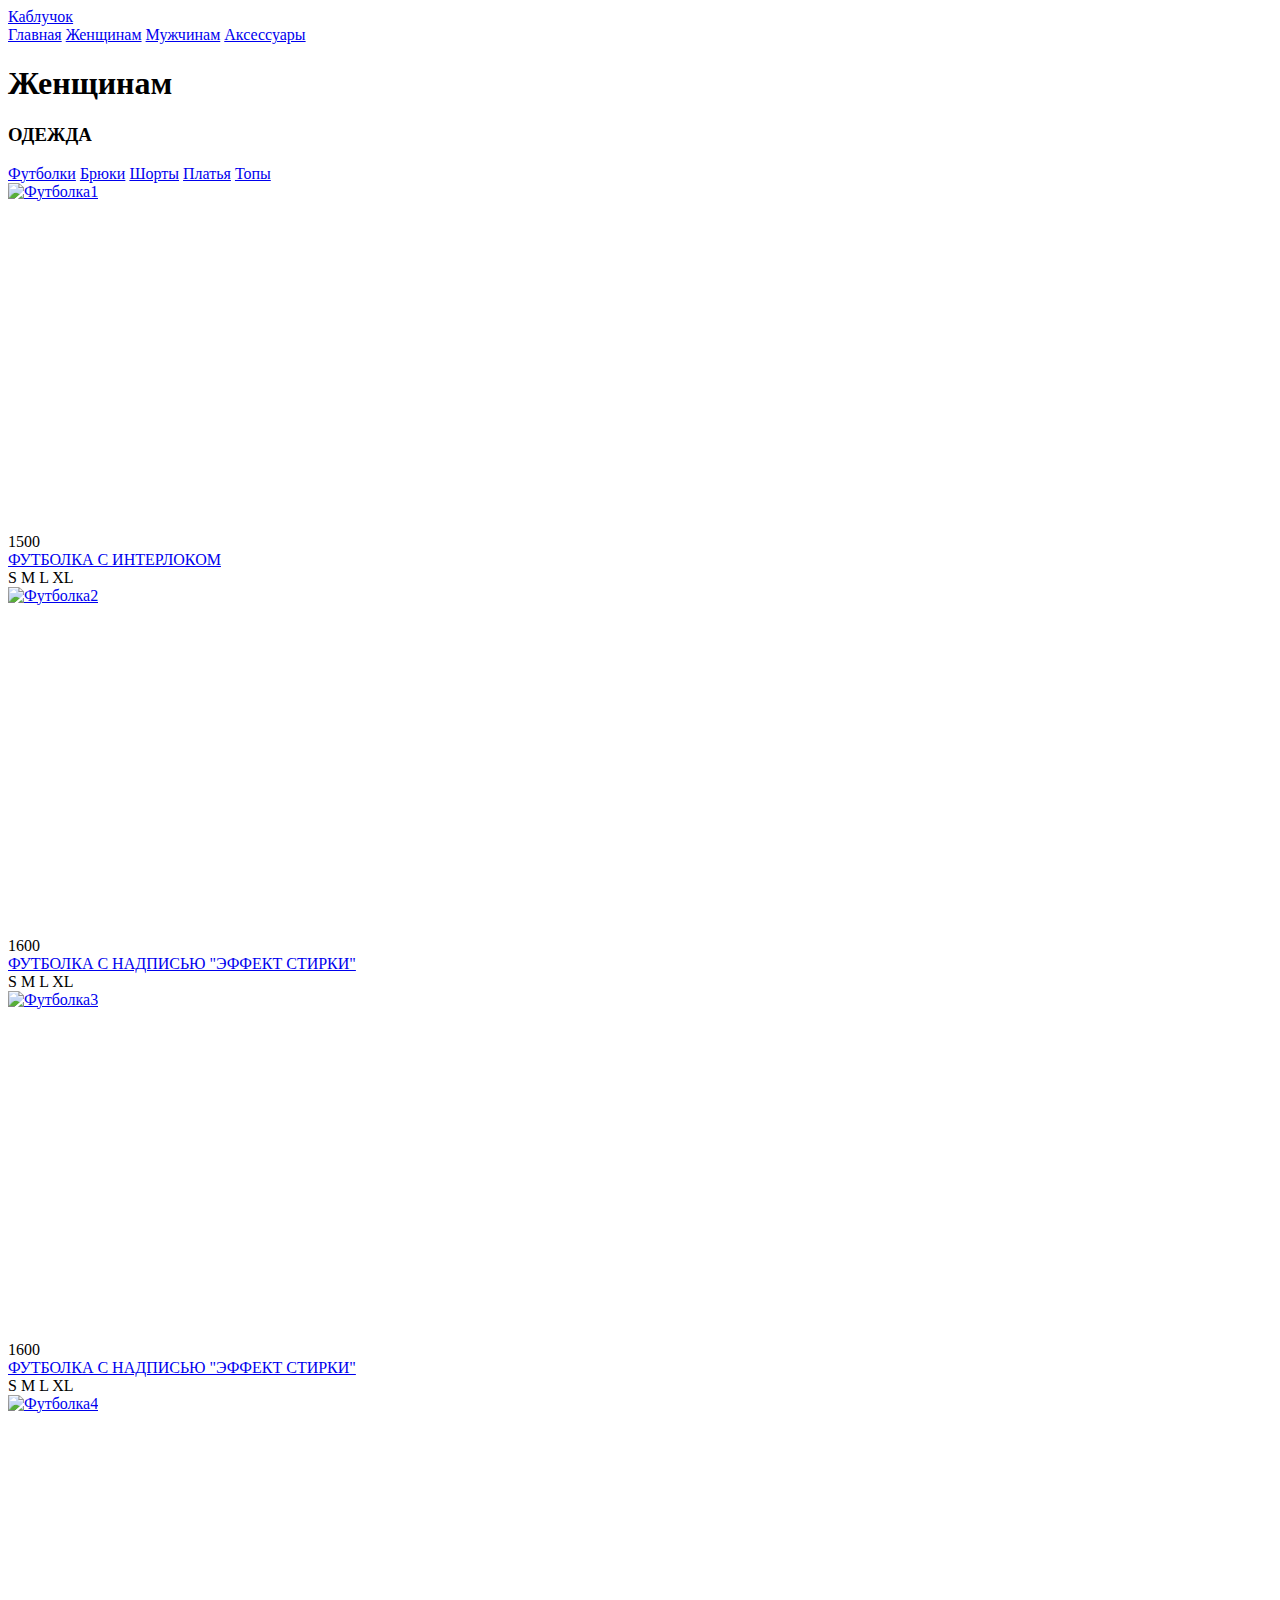
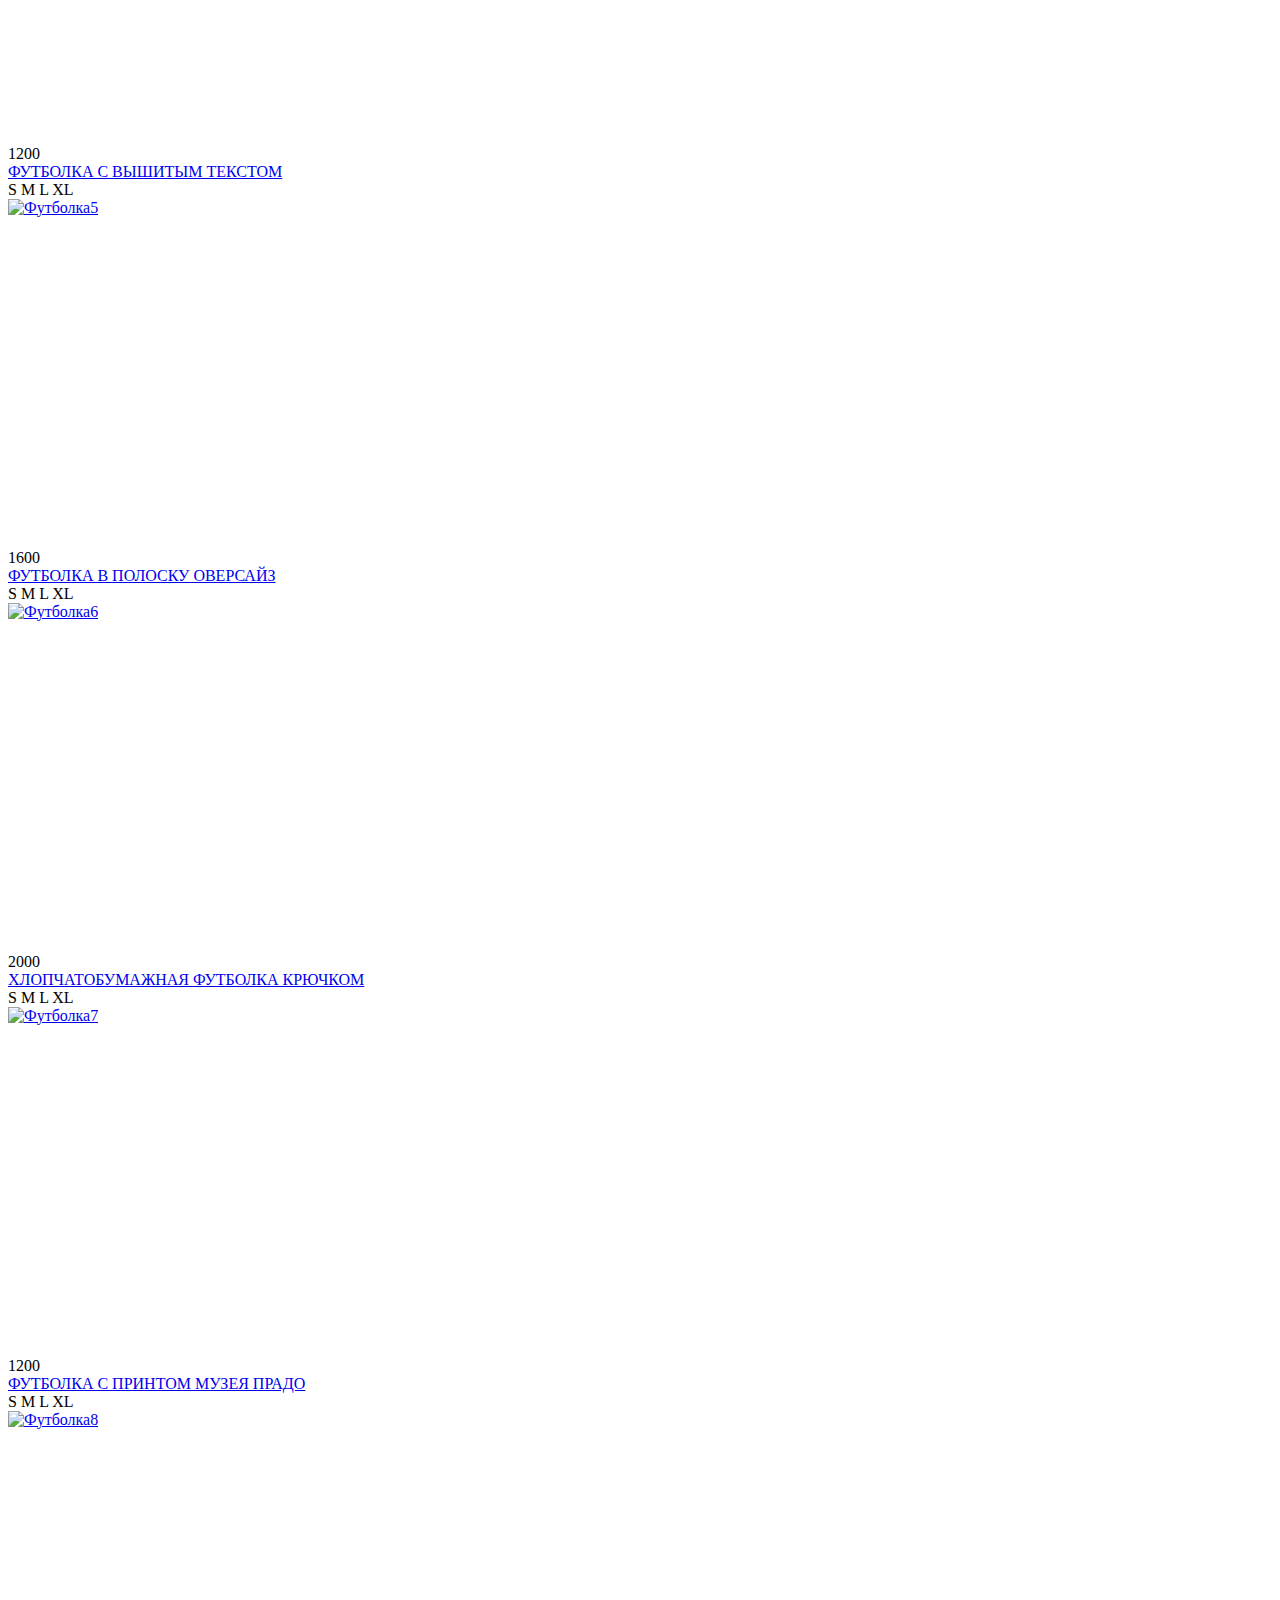
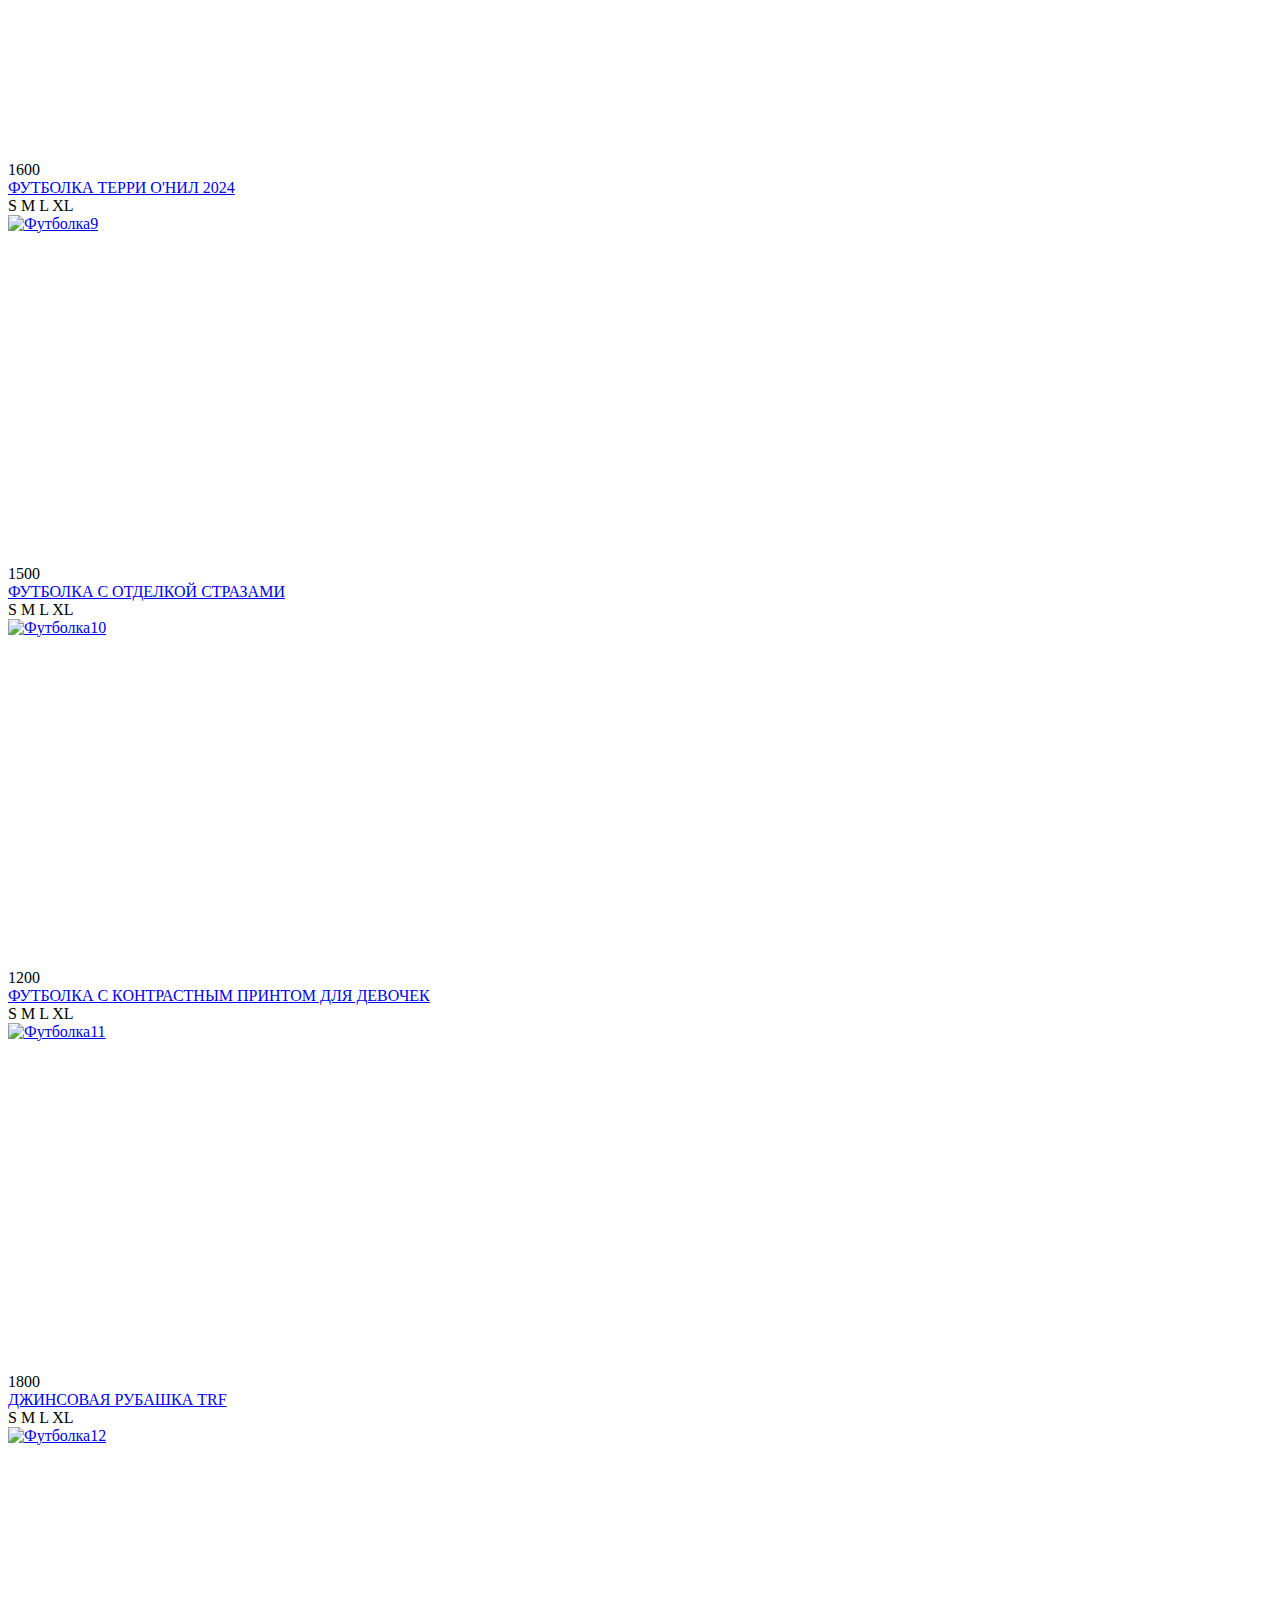
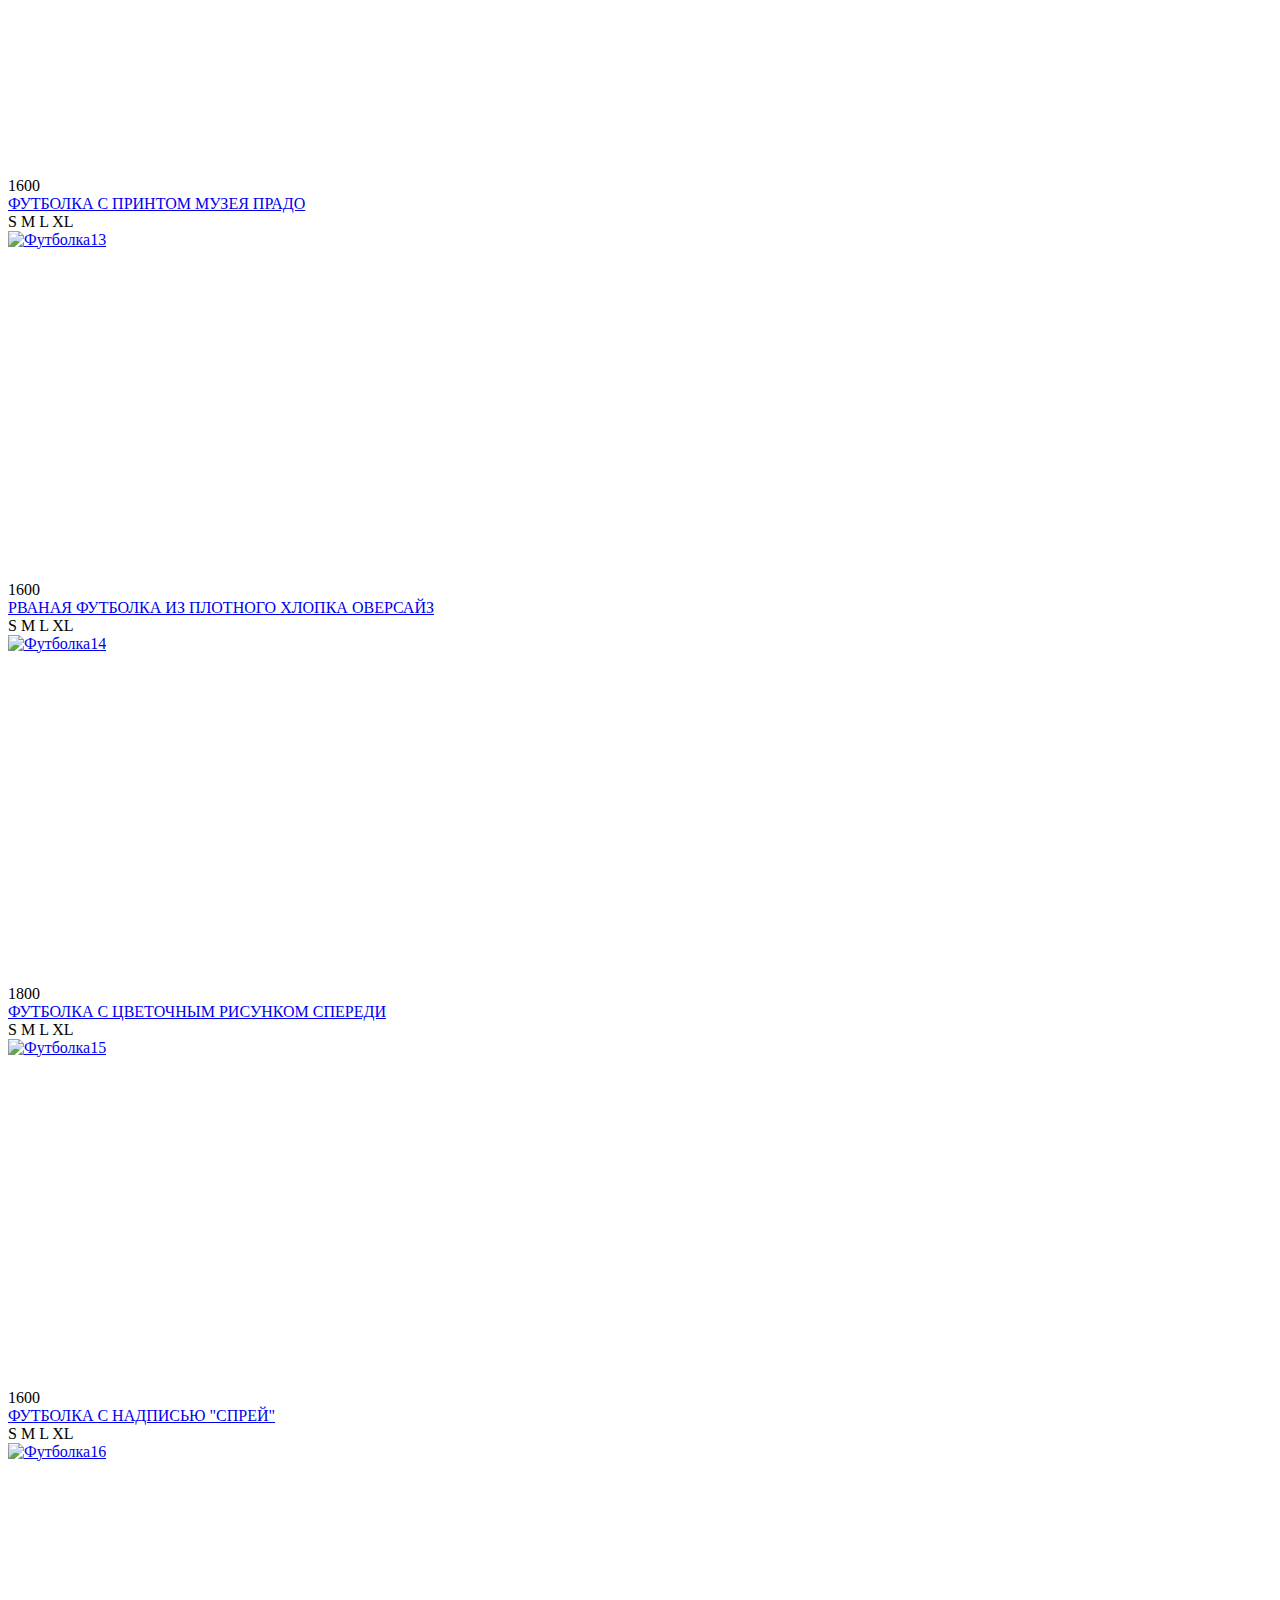
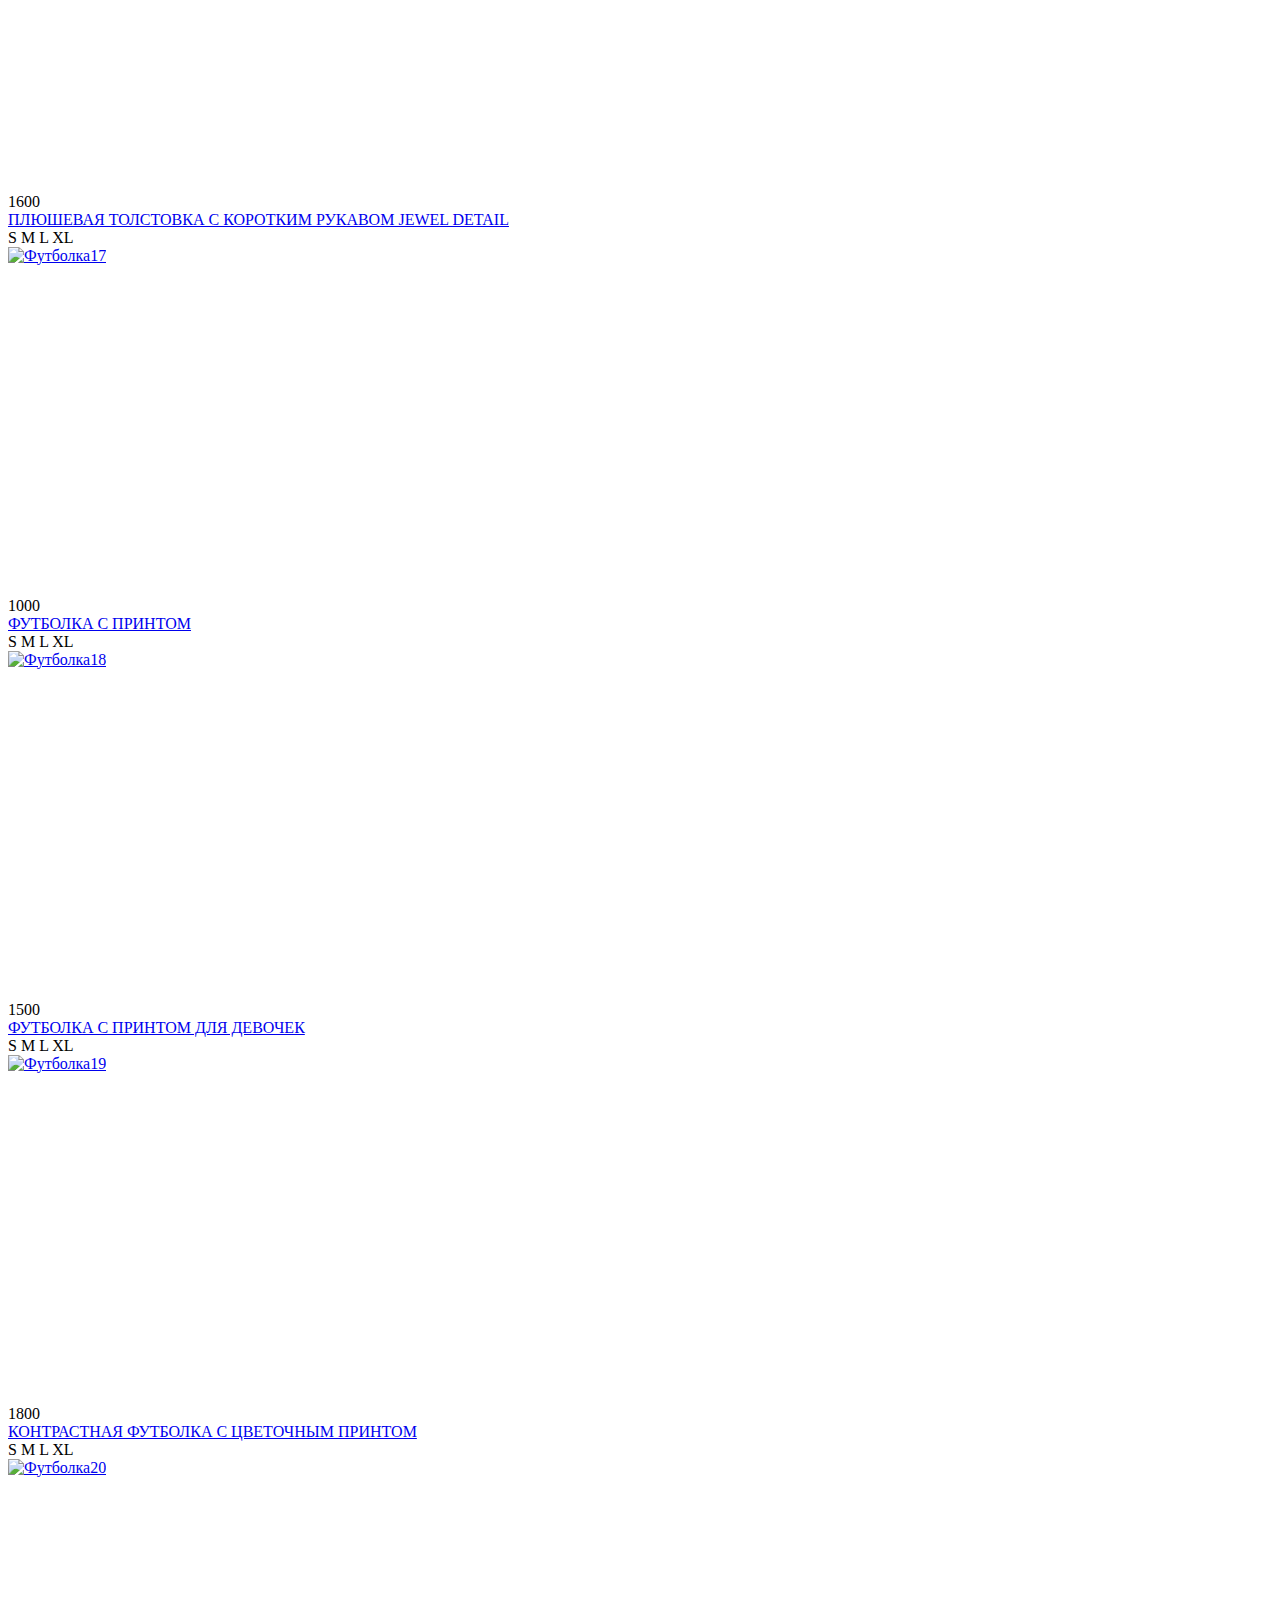
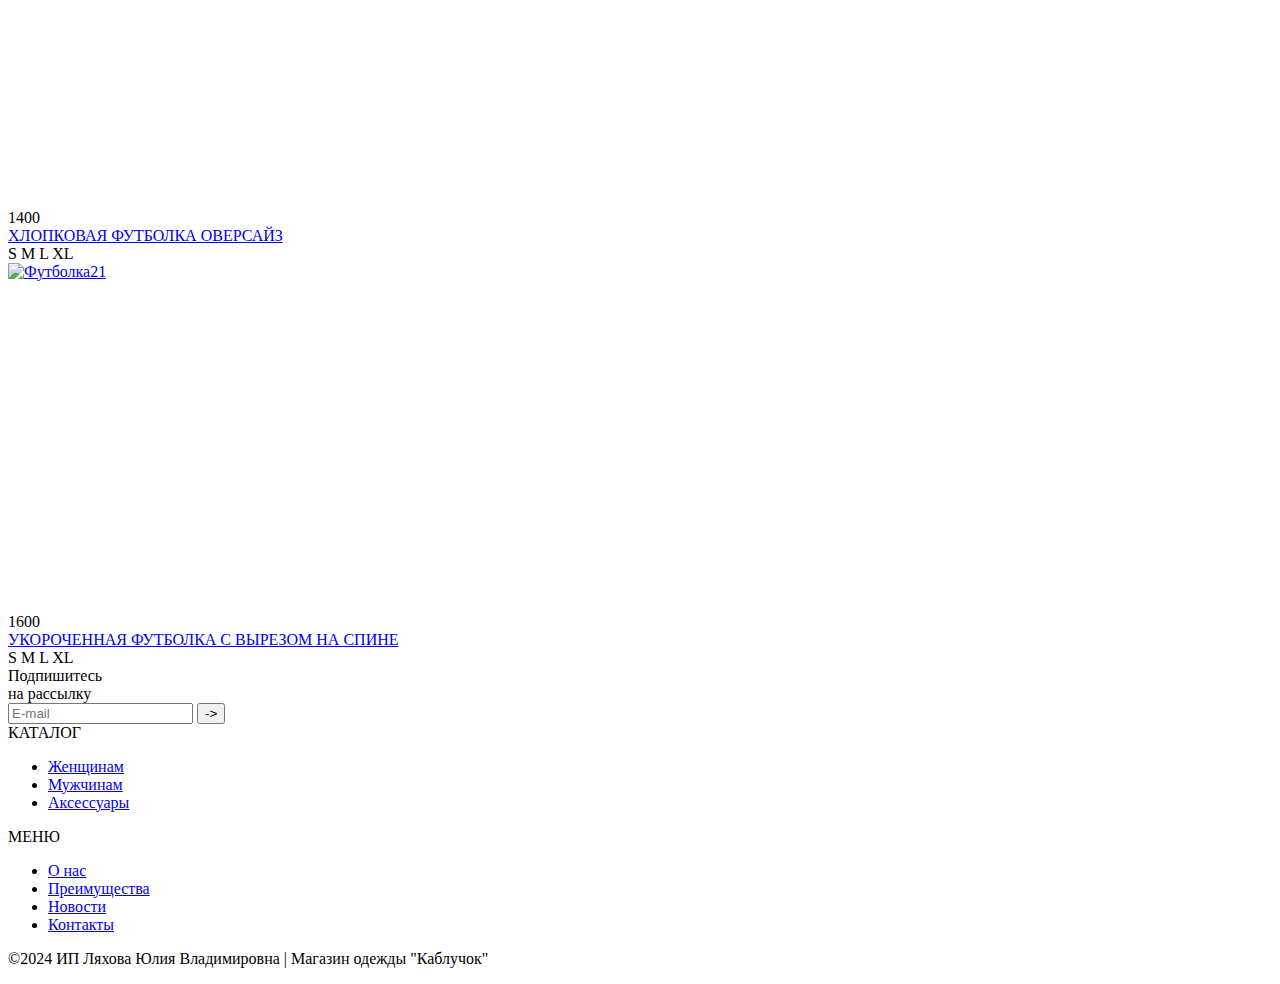
==== Футболки для женщин.html @ 300b00ef "Add files via upload" ====
<!DOCTYPE html>
<html lang="ru">

<head>
    <meta charset="UTF-8">
    <meta name="viewport" content="width=device-width, initial-scale=1">
    <meta http-equiv="X-UA-Compatible" content="ie=edge">
    <link rel="stylesheet" href="assets/css/bootstrap.min.css">
    <link rel="stylesheet" href="assets/css/style_female.css">
        <title>Футболки для женщин</title>
</head>
<body>
    <header>
        <div id="name">
            <a href="#home-page">Каблучок</a>
        </div>
        <div id="logo">
            <a href="index.html">Главная</a>
            <a href="Футболки для женщин.html">Женщинам</a>
            <a href="Футболки для мужчин.html">Мужчинам</a>
            <a href="Аксессуары.html">Аксессуары</a>
        </div>
    </header>

    <section class="panel" id="home-page">
        <div class="container d-flex h-100 flex-column align-items-center justify-content-center">
            <h1 class="text-home">Женщинам</h1>
        </div>
    </section>

    <section class="panel" id="menu-page">
        <h3>ОДЕЖДА</h3>
        <div id="navbar">
            <a href="Футболки для женщин.html">Футболки</a>
            <a href="Штаны для женщин.html">Брюки</a>
            <a href="Шорты для женщин.html">Шорты</a>
            <a href="Платья для женщин.html">Платья</a>
            <a href="Топы для женщин.html">Топы</a>
        </div>
    </section>

    <section class="cards">
        <div class="container container__cards">
        <div class="card">
            <div class="card__top">
                <a href="#" class="card__img">
                    <img style="width: 225px; min-height: 350px;" src="./assets/img/Женская одежда/Футболки/Футболка1.png" alt="Футболка1">
                </a>
            </div>
            <div class="card__botom">
                <div class="card__prices">
                    <div class="card_price_common">1500</div>
                </div>
                <a href="#" class="card__title">ФУТБОЛКА С ИНТЕРЛОКОМ</a>
                    <div class="card__size">S M L XL</div>
            </div>
        </div>
        <div class="card">
            <div class="card__top">
                <a href="#" class="card__img">
                    <img style="width: 225px; min-height: 350px;" src="./assets/img/Женская одежда/Футболки/Футболка2.png" alt="Футболка2">
                </a>
            </div>
            <div class="card__botom">
                <div class="card__prices">
                    <div class="card_price_common">1600</div>
                </div>
                <a href="#" class="card__title">ФУТБОЛКА С НАДПИСЬЮ "ЭФФЕКТ СТИРКИ"</a>
                    <div class="card__size">S M L XL</div>
            </div>
        </div>
        <div class="card">
            <div class="card__top">
                <a href="#" class="card__img">
                    <img style="width: 225px; min-height: 350px;" src="./assets/img/Женская одежда/Футболки/Футболка3.png" alt="Футболка3">
                </a>
            </div>
            <div class="card__botom">
                <div class="card__prices">
                    <div class="card_price_common">1600</div>
                </div>
                <a href="#" class="card__title">ФУТБОЛКА С НАДПИСЬЮ "ЭФФЕКТ СТИРКИ"</a>
                    <div class="card__size">S M L XL</div>
            </div>
        </div>
        <div class="card">
            <div class="card__top">
                <a href="#" class="card__img">
                    <img style="width: 225px; min-height: 350px;" src="./assets/img/Женская одежда/Футболки/Футболка4.png" alt="Футболка4">
                </a>
            </div>
            <div class="card__botom">
                <div class="card__prices">
                    <div class="card_price_common">1200</div>
                </div>
                <a href="#" class="card__title">ФУТБОЛКА С ВЫШИТЫМ ТЕКСТОМ</a>
                    <div class="card__size">S M L XL</div>
            </div>
        </div>
        <div class="card">
            <div class="card__top">
                <a href="#" class="card__img">
                    <img style="width: 225px; min-height: 350px;" src="./assets/img/Женская одежда/Футболки/Футболка5.png" alt="Футболка5">
                </a>
            </div>
            <div class="card__botom">
                <div class="card__prices">
                    <div class="card_price_common">1600</div>
                </div>
                <a href="#" class="card__title">ФУТБОЛКА В ПОЛОСКУ ОВЕРСАЙЗ</a>
                    <div class="card__size">S M L XL</div>
            </div>
        </div>
        <div class="card">
            <div class="card__top">
                <a href="#" class="card__img">
                    <img style="width: 225px; min-height: 350px;" src="./assets/img/Женская одежда/Футболки/Футболка6.png" alt="Футболка6">
                </a>
            </div>
            <div class="card__botom">
                <div class="card__prices">
                    <div class="card_price_common">2000</div>
                </div>
                <a href="#" class="card__title">ХЛОПЧАТОБУМАЖНАЯ ФУТБОЛКА КРЮЧКОМ</a>
                    <div class="card__size">S M L XL</div>
            </div>
        </div>
        <div class="card">
            <div class="card__top">
                <a href="#" class="card__img">
                    <img style="width: 225px; min-height: 350px;" src="./assets/img/Женская одежда/Футболки/Футболка7.png" alt="Футболка7">
                </a>
            </div>
            <div class="card__botom">
                <div class="card__prices">
                    <div class="card_price_common">1200</div>
                </div>
                <a href="#" class="card__title">ФУТБОЛКА С ПРИНТОМ МУЗЕЯ ПРАДО</a>
                    <div class="card__size">S M L XL</div>
            </div>
        </div>
        <div class="card">
            <div class="card__top">
                <a href="#" class="card__img">
                    <img style="width: 225px; min-height: 350px;" src="./assets/img/Женская одежда/Футболки/Футболка8.png" alt="Футболка8">
                </a>
            </div>
            <div class="card__botom">
                <div class="card__prices">
                    <div class="card_price_common">1600</div>
                </div>
                <a href="#" class="card__title">ФУТБОЛКА ТЕРРИ О'НИЛ 2024</a>
                    <div class="card__size">S M L XL</div>
            </div>
        </div>
        <div class="card">
            <div class="card__top">
                <a href="#" class="card__img">
                    <img style="width: 225px; min-height: 350px;" src="./assets/img/Женская одежда/Футболки/Футболка9.png" alt="Футболка9">
                </a>
            </div>
            <div class="card__botom">
                <div class="card__prices">
                    <div class="card_price_common">1500</div>
                </div>
                <a href="#" class="card__title">ФУТБОЛКА С ОТДЕЛКОЙ СТРАЗАМИ</a>
                    <div class="card__size">S M L XL</div>
            </div>
        </div>
        <div class="card">
            <div class="card__top">
                <a href="#" class="card__img">
                    <img style="width: 225px; min-height: 350px;" src="./assets/img/Женская одежда/Футболки/Футболка10.png" alt="Футболка10">
                </a>
            </div>
            <div class="card__botom">
                <div class="card__prices">
                    <div class="card_price_common">1200</div>
                </div>
                <a href="#" class="card__title">ФУТБОЛКА С КОНТРАСТНЫМ ПРИНТОМ ДЛЯ ДЕВОЧЕК</a>
                    <div class="card__size">S M L XL</div>
            </div>
        </div>
        <div class="card">
            <div class="card__top">
                <a href="#" class="card__img">
                    <img style="width: 225px; min-height: 350px;" src="./assets/img/Женская одежда/Футболки/Футболка11.png" alt="Футболка11">
                </a>
            </div>
            <div class="card__botom">
                <div class="card__prices">
                    <div class="card_price_common">1800</div>
                </div>
                <a href="#" class="card__title">ДЖИНСОВАЯ РУБАШКА TRF</a>
                    <div class="card__size">S M L XL</div>
            </div>
        </div>
        <div class="card">
            <div class="card__top">
                <a href="#" class="card__img">
                    <img style="width: 225px; min-height: 350px;" src="./assets/img/Женская одежда/Футболки/Футболка12.png" alt="Футболка12">
                </a>
            </div>
            <div class="card__botom">
                <div class="card__prices">
                    <div class="card_price_common">1600</div>
                </div>
                <a href="#" class="card__title">ФУТБОЛКА С ПРИНТОМ МУЗЕЯ ПРАДО</a>
                    <div class="card__size">S M L XL</div>
            </div>
        </div>
        <div class="card">
            <div class="card__top">
                <a href="#" class="card__img">
                    <img style="width: 225px; min-height: 350px;" src="./assets/img/Женская одежда/Футболки/Футболка13.png" alt="Футболка13">
                </a>
            </div>
            <div class="card__botom">
                <div class="card__prices">
                    <div class="card_price_common">1600</div>
                </div>
                <a href="#" class="card__title">РВАНАЯ ФУТБОЛКА ИЗ ПЛОТНОГО ХЛОПКА ОВЕРСАЙЗ</a>
                    <div class="card__size">S M L XL</div>
            </div>
        </div>
        <div class="card">
            <div class="card__top">
                <a href="#" class="card__img">
                    <img style="width: 225px; min-height: 350px;" src="./assets/img/Женская одежда/Футболки/Футболка14.png" alt="Футболка14">
                </a>
            </div>
            <div class="card__botom">
                <div class="card__prices">
                    <div class="card_price_common">1800</div>
                </div>
                <a href="#" class="card__title">ФУТБОЛКА С ЦВЕТОЧНЫМ РИСУНКОМ СПЕРЕДИ</a>
                    <div class="card__size">S M L XL</div>
            </div>
        </div>
        <div class="card">
            <div class="card__top">
                <a href="#" class="card__img">
                    <img style="width: 225px; min-height: 350px;" src="./assets/img/Женская одежда/Футболки/Футболка15.png" alt="Футболка15">
                </a>
            </div>
            <div class="card__botom">
                <div class="card__prices">
                    <div class="card_price_common">1600</div>
                </div>
                <a href="#" class="card__title">ФУТБОЛКА С НАДПИСЬЮ "СПРЕЙ"</a>
                    <div class="card__size">S M L XL</div>
            </div>
        </div>
        <div class="card">
            <div class="card__top">
                <a href="#" class="card__img">
                    <img style="width: 225px; min-height: 350px;" src="./assets/img/Женская одежда/Футболки/Футболка16.png" alt="Футболка16">
                </a>
            </div>
            <div class="card__botom">
                <div class="card__prices">
                    <div class="card_price_common">1600</div>
                </div>
                <a href="#" class="card__title">ПЛЮШЕВАЯ ТОЛСТОВКА С КОРОТКИМ РУКАВОМ JEWEL DETAIL</a>
                    <div class="card__size">S M L XL</div>
            </div>
        </div>
        <div class="card">
            <div class="card__top">
                <a href="#" class="card__img">
                    <img style="width: 225px; min-height: 350px;" src="./assets/img/Женская одежда/Футболки/Футболка17.png" alt="Футболка17">
                </a>
            </div>
            <div class="card__botom">
                <div class="card__prices">
                    <div class="card_price_common">1000</div>
                </div>
                <a href="#" class="card__title">ФУТБОЛКА С ПРИНТОМ</a>
                    <div class="card__size">S M L XL</div>
            </div>
        </div>
        <div class="card">
            <div class="card__top">
                <a href="#" class="card__img">
                    <img style="width: 225px; min-height: 350px;" src="./assets/img/Женская одежда/Футболки/Футболка18.png" alt="Футболка18">
                </a>
            </div>
            <div class="card__botom">
                <div class="card__prices">
                    <div class="card_price_common">1500</div>
                </div>
                <a href="#" class="card__title">ФУТБОЛКА С ПРИНТОМ ДЛЯ ДЕВОЧЕК</a>
                    <div class="card__size">S M L XL</div>
            </div>
        </div>
        <div class="card">
            <div class="card__top">
                <a href="#" class="card__img">
                    <img style="width: 225px; min-height: 350px;" src="./assets/img/Женская одежда/Футболки/Футболка19.png" alt="Футболка19">
                </a>
            </div>
            <div class="card__botom">
                <div class="card__prices">
                    <div class="card_price_common">1800</div>
                </div>
                <a href="#" class="card__title">КОНТРАСТНАЯ ФУТБОЛКА С ЦВЕТОЧНЫМ ПРИНТОМ</a>
                    <div class="card__size">S M L XL</div>
            </div>
        </div>
        <div class="card">
            <div class="card__top">
                <a href="#" class="card__img">
                    <img style="width: 225px; min-height: 350px;" src="./assets/img/Женская одежда/Футболки/Футболка20.png" alt="Футболка20">
                </a>
            </div>
            <div class="card__botom">
                <div class="card__prices">
                    <div class="card_price_common">1400</div>
                </div>
                <a href="#" class="card__title">ХЛОПКОВАЯ ФУТБОЛКА ОВЕРСАЙЗ</a>
                    <div class="card__size">S M L XL</div>
            </div>
        </div>
        <div class="card">
            <div class="card__top">
                <a href="#" class="card__img">
                    <img style="width: 225px; min-height: 350px;" src="./assets/img/Женская одежда/Футболки/Футболка21.jpg" alt="Футболка21">
                </a>
            </div>
            <div class="card__botom">
                <div class="card__prices">
                    <div class="card_price_common">1600</div>
                </div>
                <a href="#" class="card__title">УКОРОЧЕННАЯ ФУТБОЛКА С ВЫРЕЗОМ НА СПИНЕ</a>
                    <div class="card__size">S M L XL</div>
            </div>
        </div>
        </div>
    </section>

    <footer class>
        <div class="footer">
            <div class="footer_spacing">
                <div class="row">
                    <div class="col-lg-6">
                        <div class="footer_action_heading">
                            <span>
                                Подпишитесь<br>
                                на рассылку
                            </span>
                        </div>
                        <div class="footer_containerbox">
                            <div class="footer_action_form">
                                <form class="d-flex flex-row flex-md-nowrap align-items-center">
                                    <input type="email" class="footer_input_subscribe" id="email" name="subscribe_email" placeholder="E-mail" required value>
                                    <button aria-label="submit email" type="submit" class="footer_action_btn_submit">-></button>
                                </form>
                            </div>
                        </div>
                    </div>
                    <div class="col-lg-6 p-lg-0">
                        <div class="d-flex flex-wrap flex-lg-row flex-column">
                            <div class="col-lg-6">
                                <div class="footer_action_headinglight">
                                    <span>КАТАЛОГ</span>
                                </div>
                                <div class="footer_action_list">
                                    <ul class="list-none">
                                        <li><a href="Женщинам.html">Женщинам</a></li>
                                        <li><a href="Мужчинам.html">Мужчинам</a></li>
                                        <li><a href="Аксессуары.html">Аксессуары</a></li>
                                    </ul>
                                </div>
                            </div>
                            <div class="col-lg-6">
                                <div class="footer_action_headinglight">
                                    <span>МЕНЮ</span>
                                </div>
                                <div class="footer_action_list">
                                    <ul class="list-none">
                                        <li><a href="index.html#about-us">О нас</a></li>
                                        <li><a href="index.html#advantages">Преимущества</a></li>
                                        <li><a href="index.html#news">Новости</a></li>
                                        <li><a href="index.html#contact">Контакты</a></li>
                                    </ul>
                                </div>
                            </div>
                        </div>
                    </div>
                    <div class="copyright">
                        <p>©2024 ИП Ляхова Юлия Владимировна | Магазин одежды "Каблучок"</p>
                    </div>
                </div>
            </div>
        </div>
    </footer>
</body>
</html>
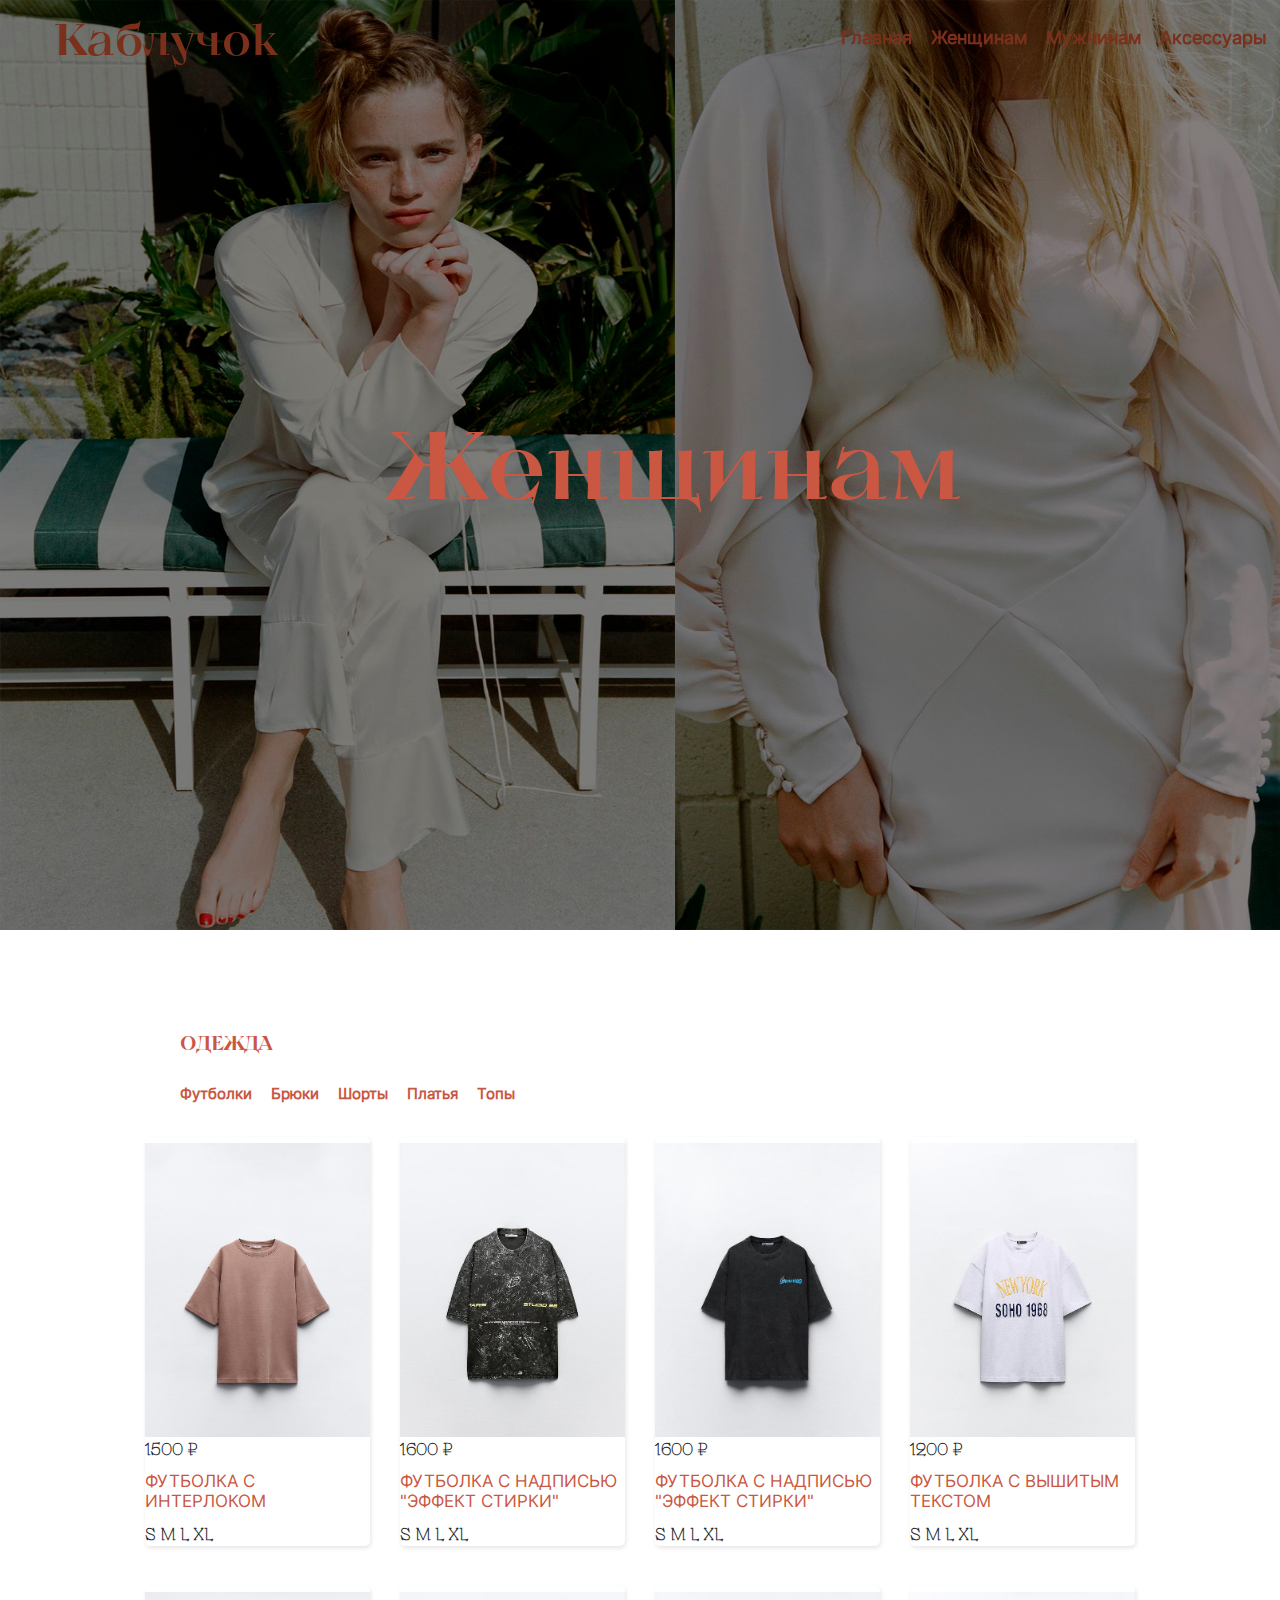
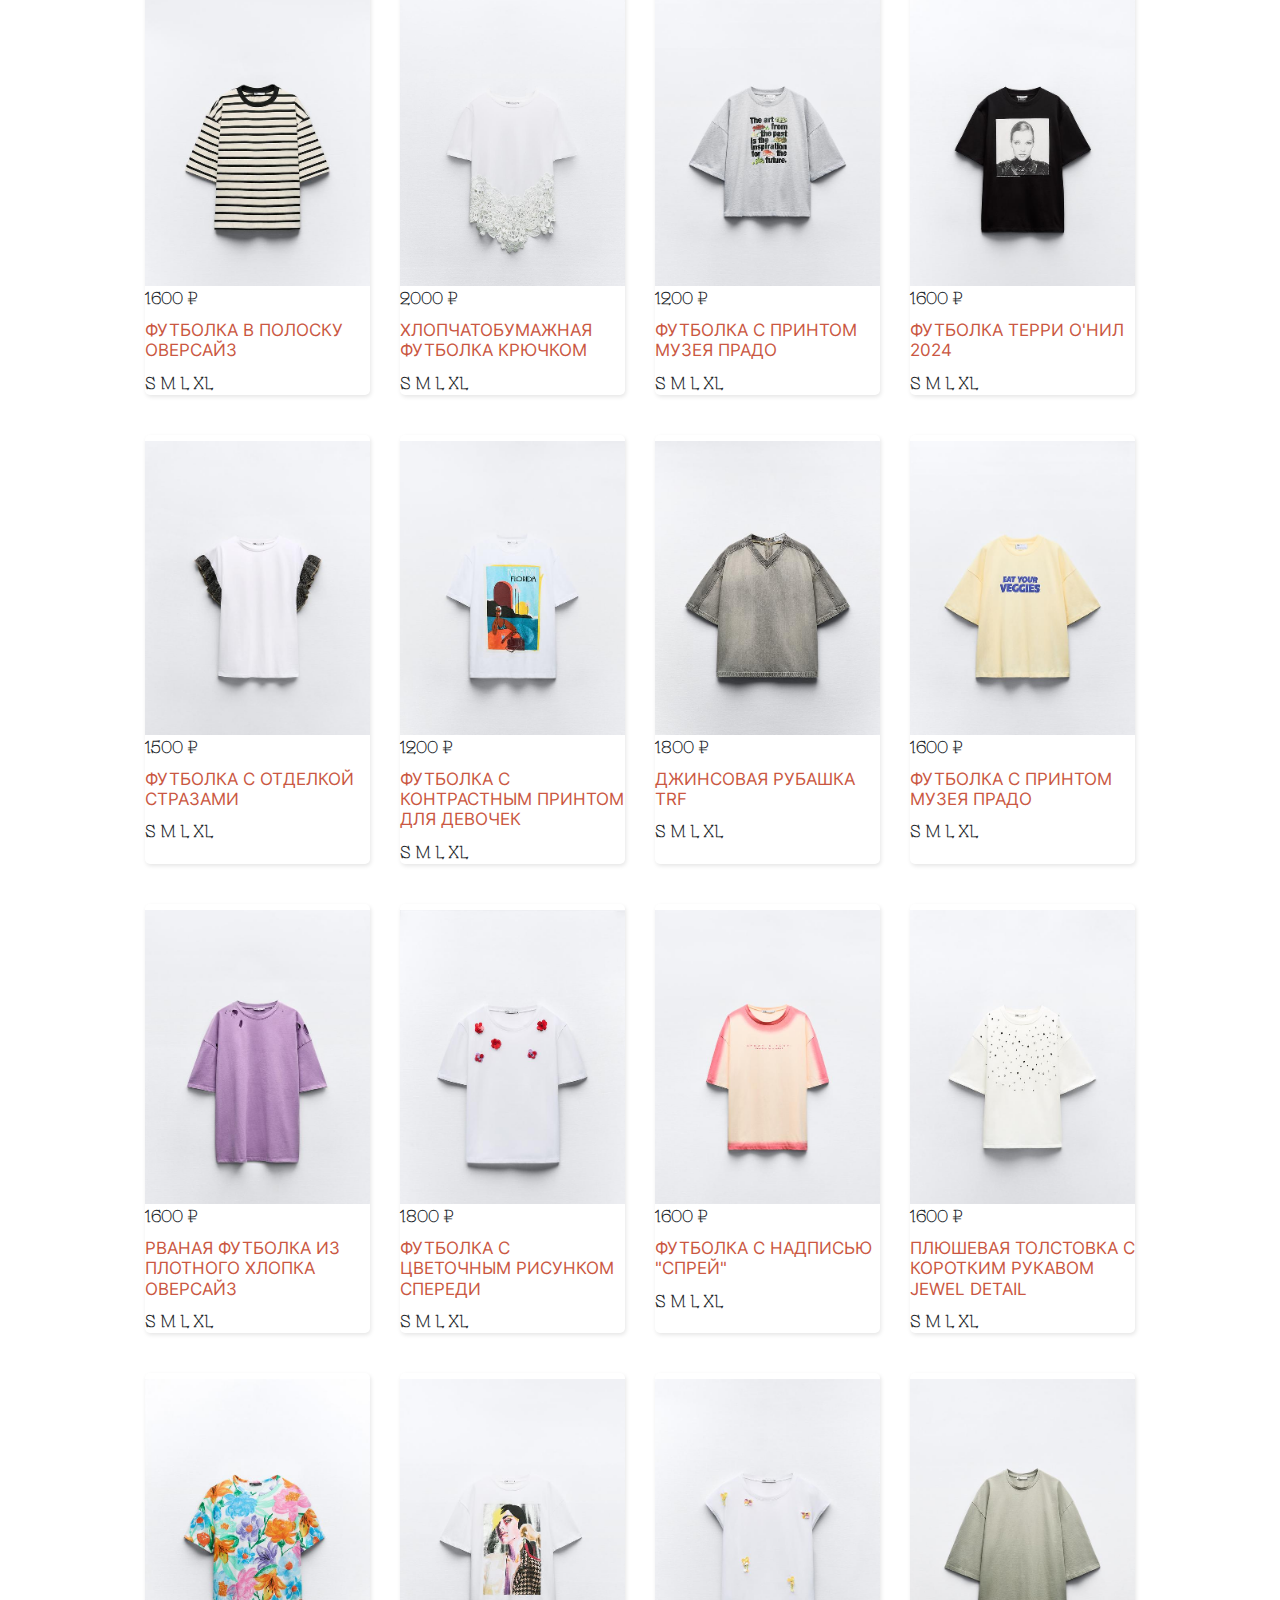
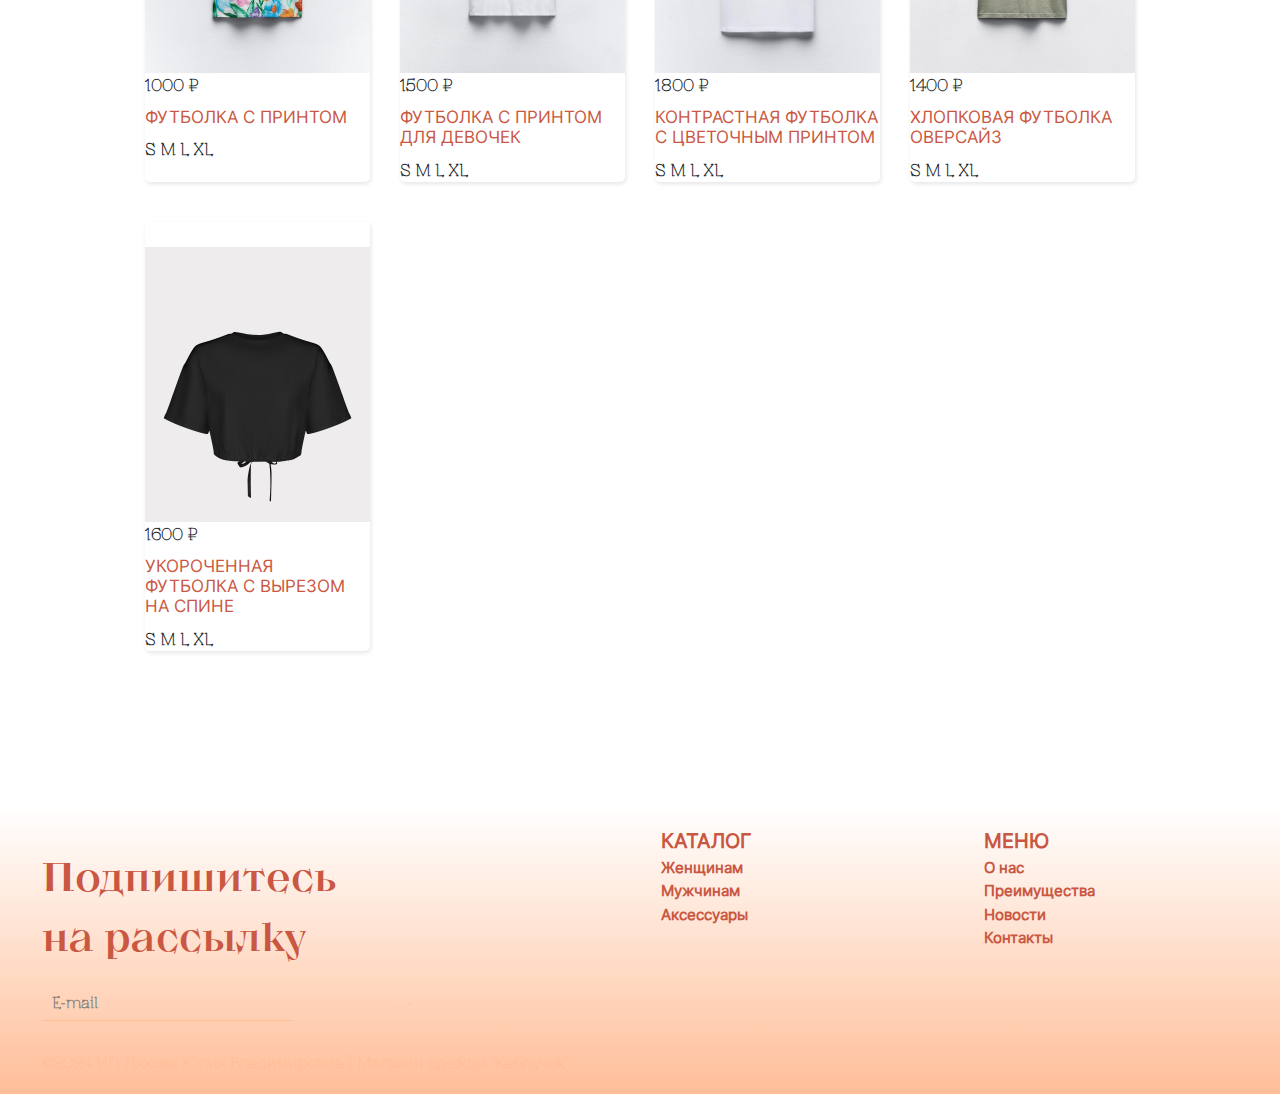
==== commit cdfcc7e5: "Add files via upload" ====
--- a/Футболки для женщин.html
+++ b/Футболки для женщин.html
@@ -34,7 +34,7 @@
             <a href="Футболки для женщин.html">Футболки</a>
             <a href="Штаны для женщин.html">Брюки</a>
             <a href="Шорты для женщин.html">Шорты</a>
-            <a href="Платья для женщин.html">Платья</a>
+            <a href="Платья.html">Платья</a>
             <a href="Топы для женщин.html">Топы</a>
         </div>
     </section>
--- a/assets/css/style_female.css
+++ b/assets/css/style_female.css
@@ -0,0 +1,423 @@
+@font-face {
+    font-family: "KyivTypeTitling-Thin";
+    src: url("fonts/KyivTypeTitling-Thin.otf")
+}
+@font-face {
+    font-family: "KyivTypeTitling-Bold3";
+    src: url("fonts/KyivTypeTitling-Bold3.otf")
+}
+@font-face {
+    font-family: "Inter-Regular";
+    src: url("fonts/Inter-Regular.otf")
+}
+
+html {
+    scroll-behavior: smooth;
+    height: 100%;
+}
+
+* {
+    font-family: "KyivTypeTitling-Thin";
+    font-weight: bold;
+    margin: 0;
+    padding: 0;
+    letter-spacing: 1pz;
+    box-sizing: border-box;
+}
+
+body {
+    position: relative;
+    overflow-x: hidden;
+}
+
+header {
+    float: left;
+    width: 99.4%;
+    padding: 0.3%;
+
+}
+
+header>div#name>a {
+    font-family: KyivTypeTitling-Bold3;
+    float: left;
+    color: #7B301B;
+    font-size: 2.8em;
+    margin-left: 50px;
+}
+
+header>div#logo>a {
+    color: #7B301B;
+    font-family: Inter-Regular;
+    margin-right: 10px;
+}
+
+#logo {
+    float: right;
+    width: 47%;
+}
+
+#logo {
+    text-align: right;
+    font-size: 18px;
+    padding-top: 20px;
+    word-spacing: 5px;
+}
+
+#logo>a:hover {
+    color: #FFBE98;
+    border-bottom: 1px solid #7B301B;
+}
+
+header {
+    position: fixed;
+    top: 0;
+    width: 100%;
+    z-index: 1000;
+    background: transparent;
+}
+
+section#home-page {
+    height: 930px;
+    width: 1350px;
+    background: url("../img/Ж-шапка2.jpg") center no-repeat;
+    background-size: 100% 100%;
+}
+
+        /* Шапка с поиском*/
+/*
+* {box-sizing: border-box;}
+form {
+    position: absolute;
+    width: 400px;
+    height: 40px;
+    margin: 0 auto;
+    background: transparent;
+    border: 1px solid #CA5742;
+    margin-top: 10px;
+    margin-left: 430px;
+
+}
+
+input, button {
+  border: none;
+  outline: none;
+  background: transparent;
+}
+
+input {
+  width: 100%;
+  height: 42px;
+  padding-left: 15px;
+}
+
+button {
+  height: 42px;
+  width: 42px;
+  position: absolute;
+  top: 0;
+  right: 0;
+  cursor: pointer;
+}
+
+button:before {
+  content: "\f178";
+  font-family: FontAwesome;
+  font-size: 20px;
+  color: #be290e;
+}*/
+
+section#home-page .text-home {
+    color: #CA5742;
+    font-size: 96px;
+    font-family: KyivTypeTitling-Bold3;
+}
+
+section#menu-page {
+    margin-top: 100px;
+}
+
+#navbar {
+    float: left;
+    width: 47%;
+}
+
+#navbar {
+    text-align: left;
+    font-size: 15px;
+    padding-top: 20px;
+    word-spacing: 15px;
+    margin-left: 180px;
+}
+
+section#menu-page>h3 {
+    font-size: 20px;
+    font-family: KyivTypeTitling-Bold3;
+    color: #CA5742;
+    margin-left: 180px;
+}
+
+#navbar>a:hover {
+    color: #FFBE98;
+ 
+}
+
+.card {
+    width: 225px;
+    min-height: 350px;
+    box-shadow: 1px 2px 4px rgba(0, 0, 0, 0.1);
+    display: flex;
+    flex-direction: column; /* Размещаем элементы в колонку */
+    border-radius: 4px;
+    transition: 0.2s;
+    position: relative;
+    border-radius: 5px;
+    border: #CA5742;
+}
+
+.card:hover {
+    box-shadow: 4px 8px 16px #CA5742;
+}
+
+.card__top {
+    flex: 0 0 300px;
+    position: relative;
+    overflow: hidden;
+}
+
+.card__img {
+    position: absolute;
+    top: 0;
+    left: 0;
+    width: 100%;
+    height: 100%;
+    display: block;
+}
+
+.card__img>img {
+    width: 100%;
+    height: 100%;
+    object-fit: contain;
+    transform: 0.2s;
+}
+
+.card__img:hover>img {
+    transform: scale(1.1);
+}
+
+.card__bottom {
+    flex: 1 0 auto;
+}
+
+.card__prices {
+    display: flex;
+    margin-bottom: 10px;
+}
+
+.card__prices::after {
+    content: "\20BD";
+    margin-left: 4px;
+}
+
+.card__title {
+    display: block;
+    margin-bottom: 10px;
+    font-weight: 400;
+    font-size: 17px;
+    line-height: 1.2;
+    color: #CA5742;
+}
+
+.card__title:hover {
+    color: #FFBE98;
+}
+
+.cards {
+    padding: 75px 0;
+}
+
+.container{
+    width: 100%;
+    max-width: 1200px;
+    padding: 0 15px;
+    margin: 0 auto;
+}
+
+.container__cards {
+    display: grid;
+    width: 100%;
+    grid-template-columns: repeat(auto-fill, 225px);
+    justify-content: center;
+    justify-items: center;
+    margin: 0 auto;
+    column-gap: 30px;
+    row-gap: 40px;
+}
+
+/*FOOTER*/
+
+.row {
+    --bs-gutter-x: 1.5rem;
+    --bs-gutter-y: 0;
+    display: flex;
+    flex-wrap: wrap;
+    margin-top: calc(var(--bs-gutter-y)* -1);
+    margin-right: calc(var(--bs-gutter-x)* -.5);
+    margin-left: calc(var(--bs-gutter-x))* -.5;
+}
+
+.footer {
+    width: 100%;
+    height: 100%;
+    margin-top: 80px;
+    padding: 20px 0;
+    color: #CA5742;
+    font-size: 15px;
+    background: linear-gradient(transparent, #FFBE98);
+}
+
+.footer
+.footer_input_subscribe {
+    width: 100%;
+    height: 37px;
+    border-bottom: 1px solid #FFBE98 !important;
+    border: none;
+    border-radius: 0;
+    outline: none; 
+    color: #7B301B;
+    font-size: 15px;
+    padding: 0 10px;
+    margin-right: 100px;
+}
+
+.footer
+.footer_action_heading {
+    margin: 1.2rem 0;
+    font-size: 40px;
+    margin-left: 30px;
+    font-weight: 500;
+}
+
+.footer
+.footer_action_form {
+    margin-left: 30px;
+}
+
+.footer
+.footer_action_heading>span {
+    font-family: KyivTypeTitling-Bold3;
+}
+
+.footer
+.footer_action_headinglight>span {
+    font-size: 20px;
+    font-family: Inter-Regular;
+}
+
+ul {
+    list-style-type: none;
+}
+
+input[type="email" i] {
+    padding-block: 1px;
+    padding-inline: 2px;
+    background-color: transparent;
+}
+
+input:not([type="file" i], [type="image" i], [type="checkbox" i], [type="radio" i]) {
+}
+
+.footer
+.footer_action_btn_submit {
+    border: none;
+    outline: none;
+    width: 100%;
+    max-width: 90%;
+    text-align: left;
+    height: 35px;
+    padding: 1px 0 1px 6px;
+    font-weight: 400;
+    background-color: transparent;
+    margin: 0;
+    color: #FFBE98;
+}
+
+[type="button"], [type="reset"], [type="submit"], button {
+    -webkit-appearance: button;
+}
+
+button, input {
+    outline: none;
+}
+
+a, button {
+    cursor: pointer;
+}
+
+button, select {
+    text-transform: none;
+}
+
+button, input {
+    overflow: visible;
+}
+
+button, input, optgroup, select, textarea {
+    font-family: inherit;
+    font-size: 100%;
+    line-height: 1.15;
+    margin: 0;
+}
+
+button {
+    appearance: auto;
+    text-rendering: auto;
+    color: transparent;
+    letter-spacing: normal;
+    word-spacing: normal;
+    line-height: normal;
+    text-transform: none;
+    text-indent: 0px;
+    text-shadow: none;
+    display: inline-block;
+    text-align: center;
+    align-items: flex-start;
+    cursor: default;
+    box-sizing: border-box;
+    background-color: transparent;
+    margin: 0em;
+    padding-block: 1px;
+    padding-inline: 6px;
+    border-width: 2px;
+    border-style: outset;
+    border-color: buttonborder;
+    border-image: initial;
+}
+
+.row>* {
+    box-sizing: border-box;
+    flex-shrink: 0;
+    width: 100%;
+    max-width: 100%;
+    padding-right: calc(var(--bs-gutter-x)* .5);
+    padding-left: calc(var(--bs-gutter-x)* .5);
+    margin-top: var(--bs-gutter-y);
+}
+
+.copyright {
+    color: #FFBE98;
+    margin-left: 30px;
+    margin-top: 30px;
+}
+
+a {
+    font-family: Inter-Regular;
+    color: #CA5742;
+    text-decoration: none;
+    transition: all.6s ease;
+}
+
+a:hover {
+    color: #7E3B28;
+    text-decoration: none;
+    transition: all.6s ease;
+}
